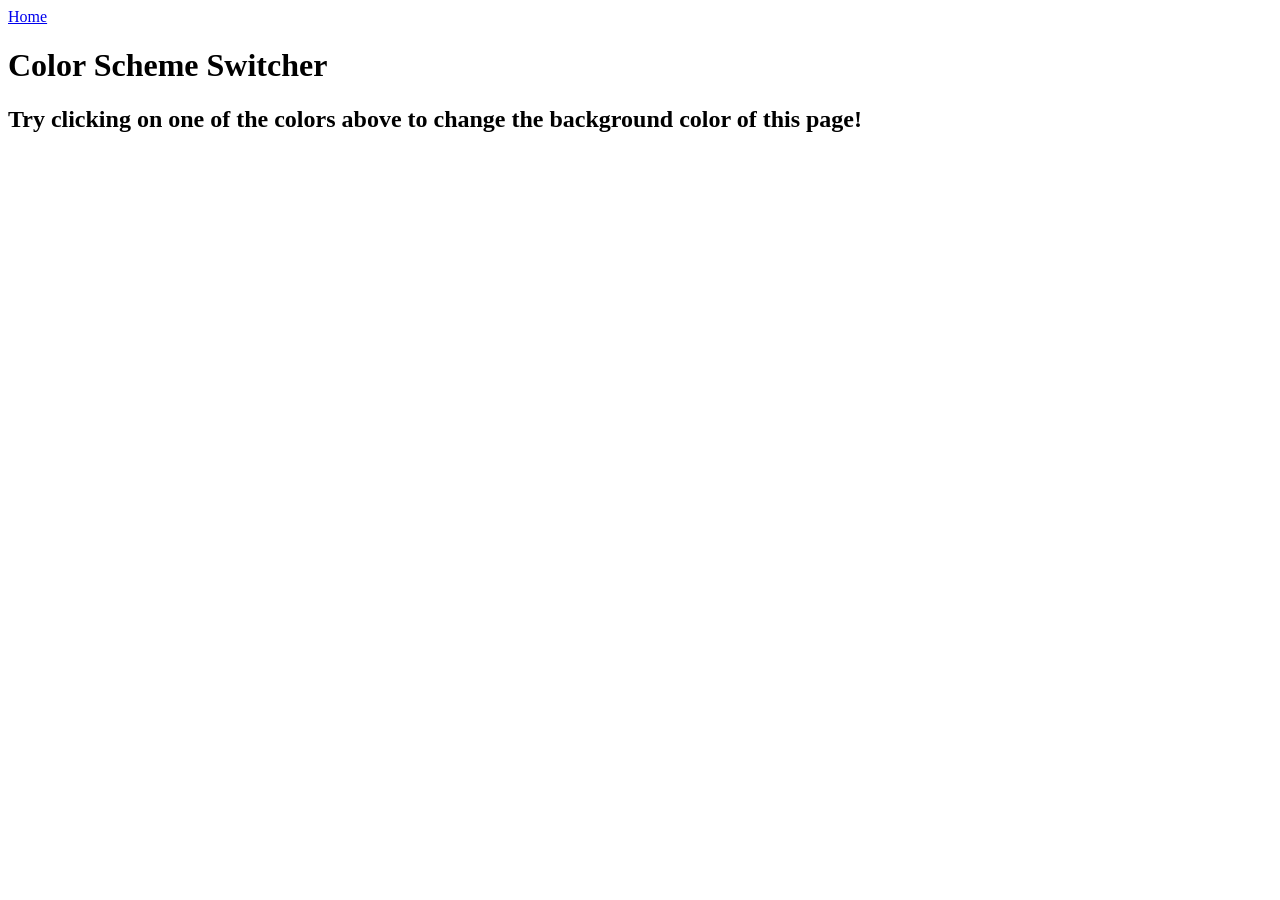
==== project1/index.html @ 98482bac "Project1" ====
<!DOCTYPE html>
<html lang="en">
  <head>
    <meta charset="UTF-8" />
    <meta name="viewport" content="width=device-width, initial-scale=1.0" />
    <meta http-equiv="X-UA-Compatible" content="ie=edge" />
    <link rel="stylesheet" href="style.css" />
    <link rel="stylesheet" href="../styles.css" />
    <title>JavaScript Background Color Switcher</title>
  </head>
  <body>
    <nav>
      <a href="/" aria-current="page">Home</a>
    </nav>
    <div class="canvas">
      <!-- <a
        style="
          background-color: #fff;
          padding: 10px 30px;
          border-radius: 8px;
          color: #212121;
          text-decoration: none;
          border: 2px solid #212121;
        "
        href="../index.html"
        >Back to Home Page</a
      > -->
      <h1>Color Scheme Switcher</h1>
      <span class="button" id="grey"></span>
      <span class="button" id="white"></span>
      <span class="button" id="blue"></span>
      <span class="button" id="yellow"></span>
      <span class="button" id="purple"></span>
      <h2>
        Try clicking on one of the colors above
        <span>to change the background color of this page!</span>
      </h2>
    </div>
    <script src="projectOne.js"></script>
  </body>
</html>
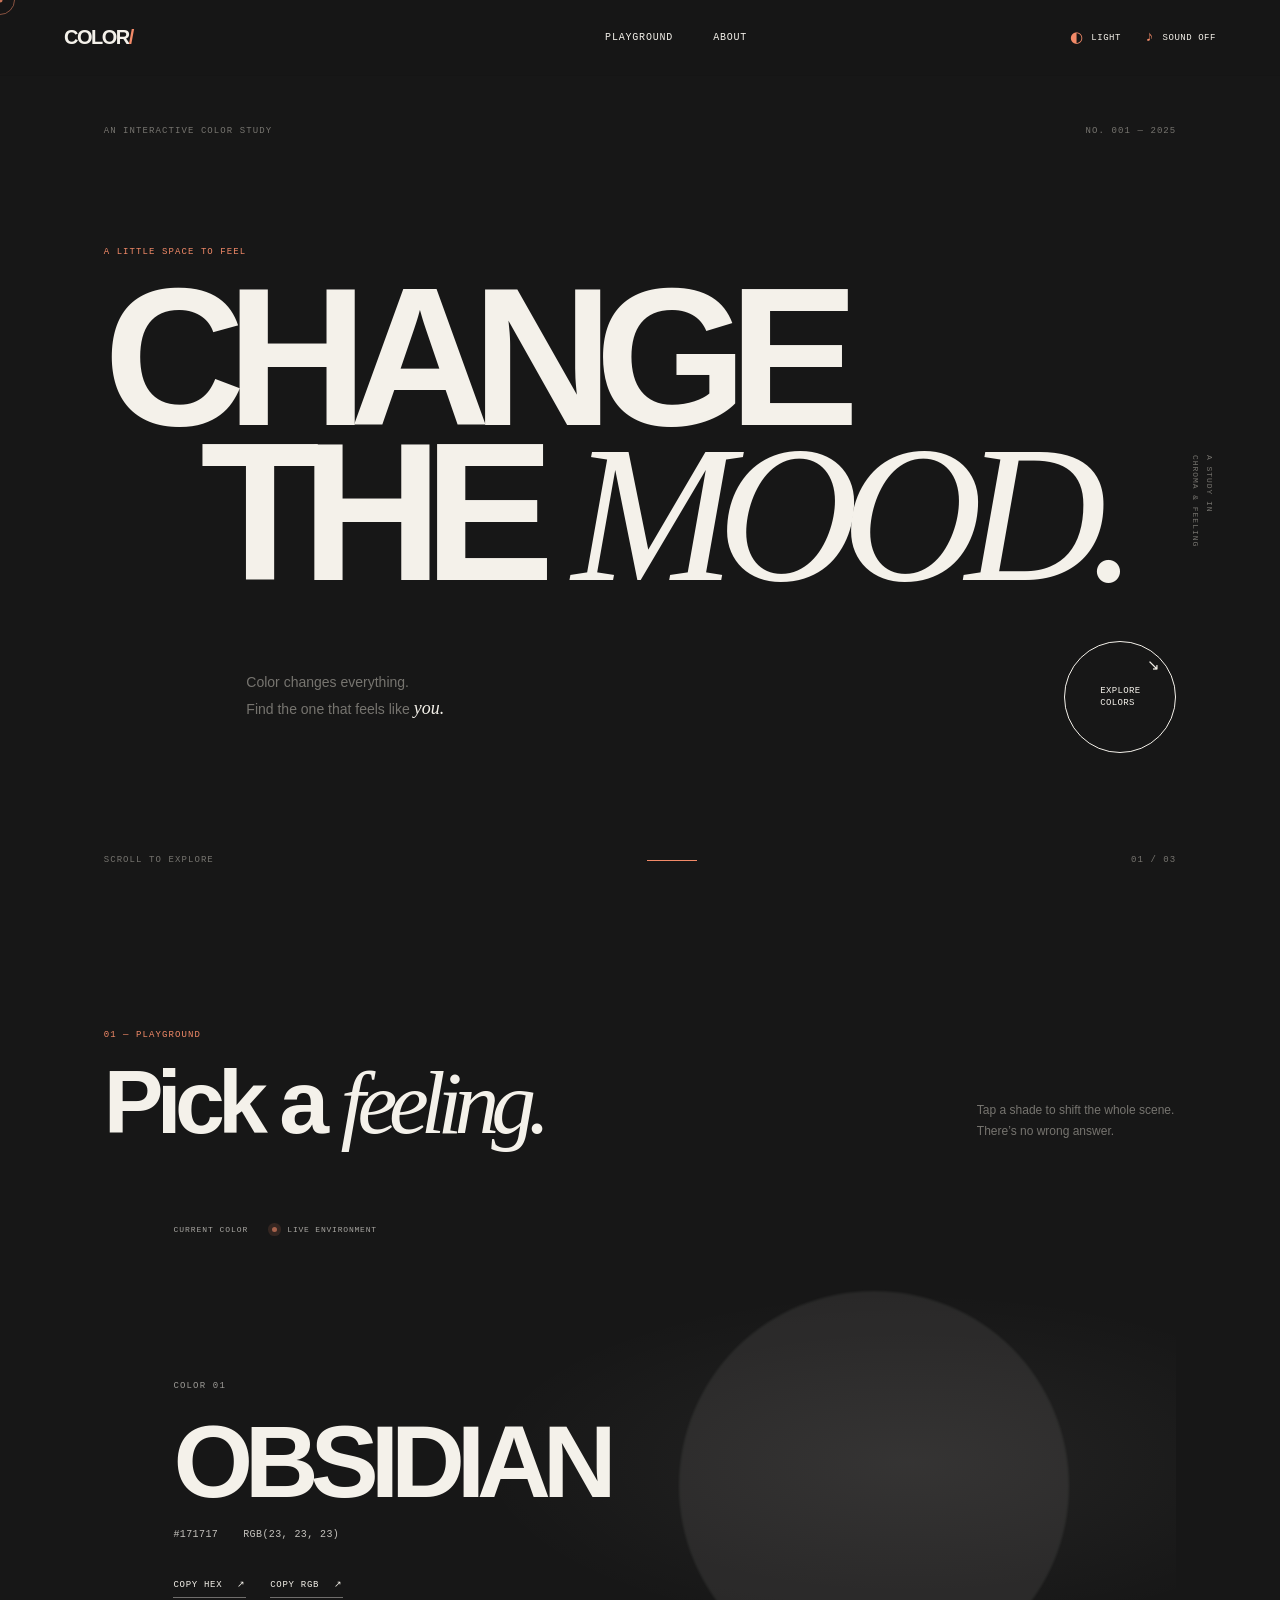
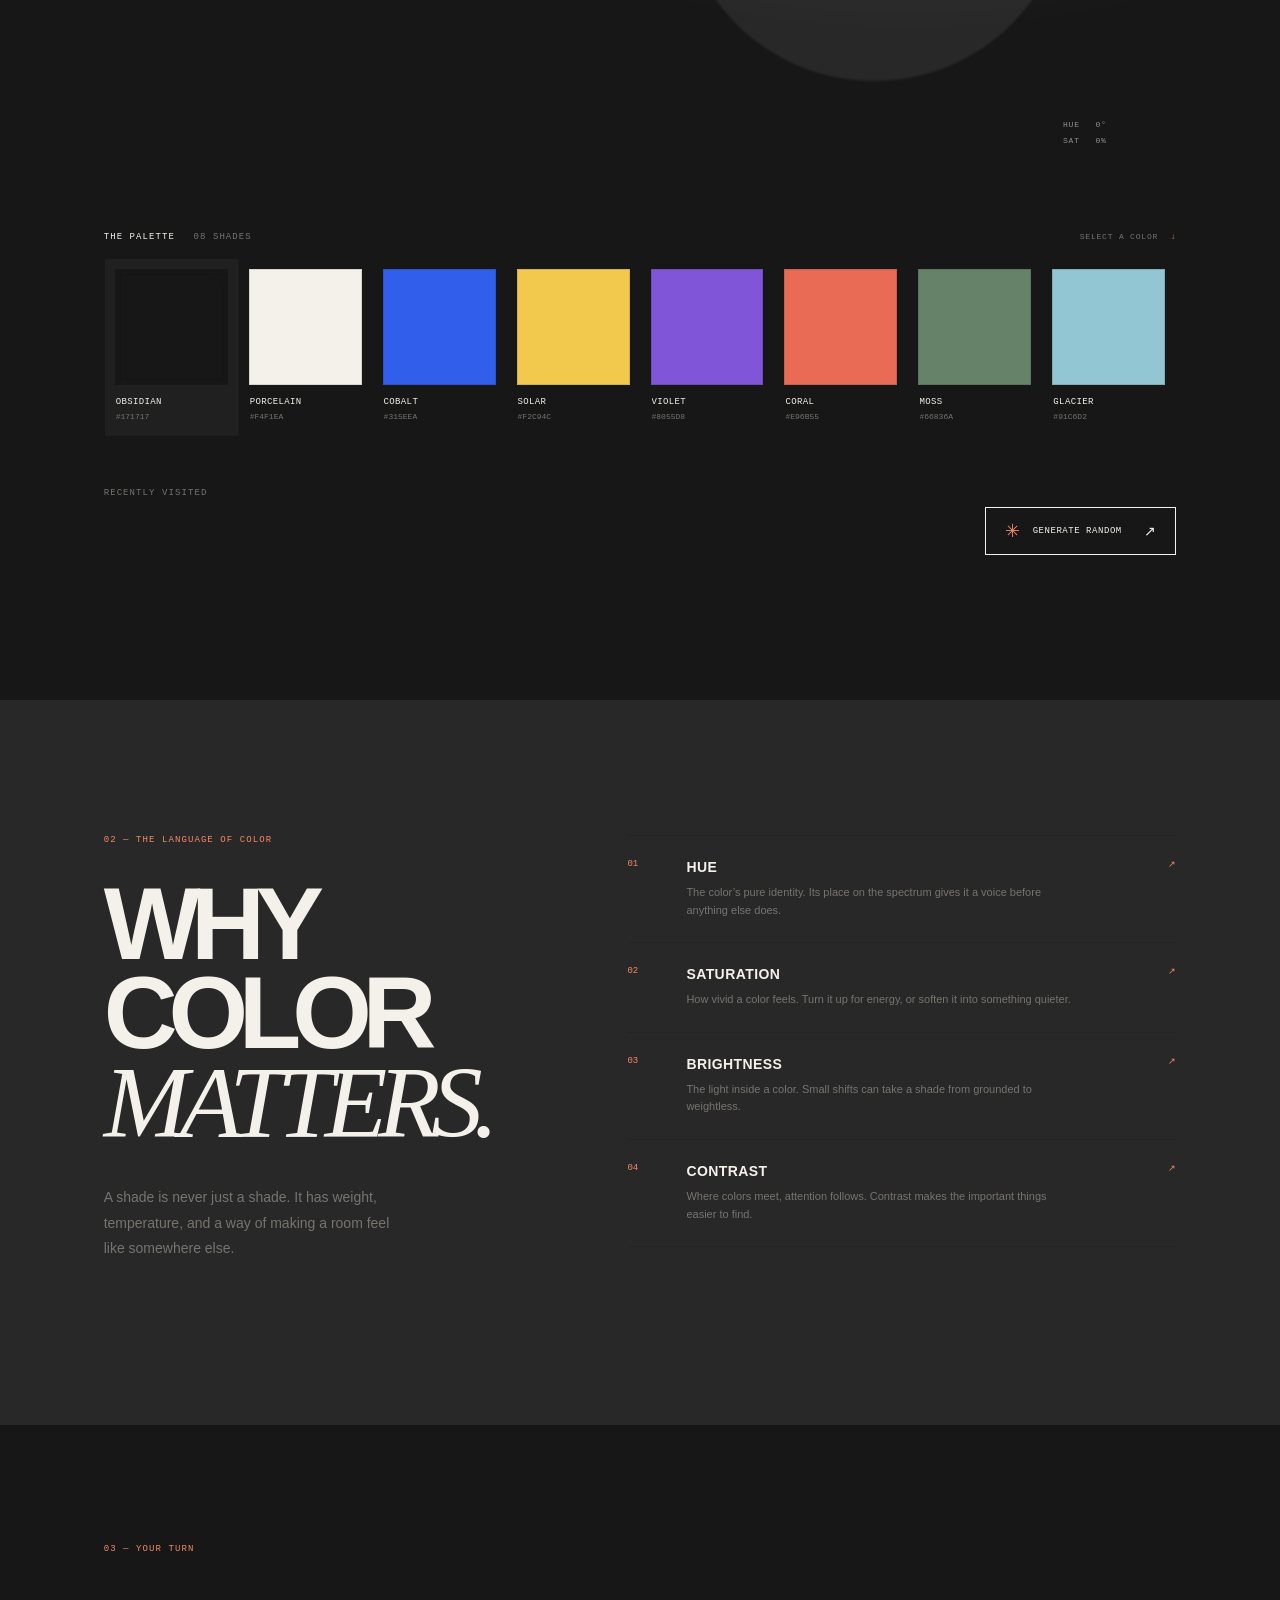
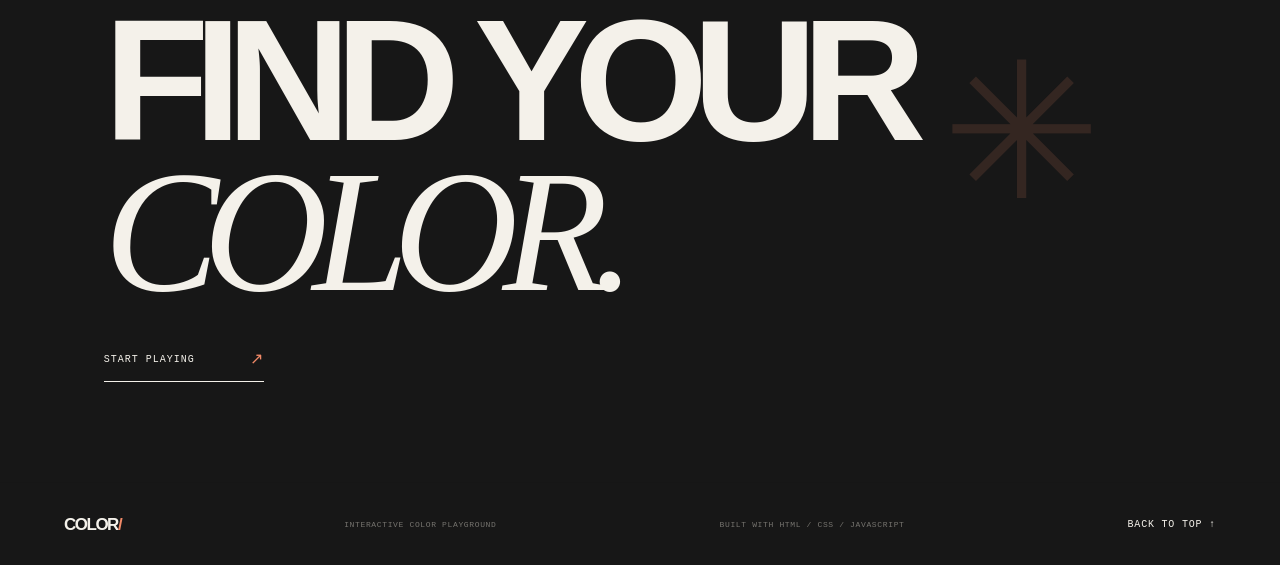
==== commit 9fbdce58: "Modified Project One" ====
--- a/project1/index.html
+++ b/project1/index.html
@@ -1,41 +1,72 @@
-<!DOCTYPE html>
+<!doctype html>
 <html lang="en">
   <head>
     <meta charset="UTF-8" />
-    <meta name="viewport" content="width=device-width, initial-scale=1.0" />
-    <meta http-equiv="X-UA-Compatible" content="ie=edge" />
+    <meta name="viewport" content="width=device-width, initial-scale=1" />
+    <meta name="theme-color" content="#f4f1ea" />
+    <meta name="description" content="A small study in color, feeling, and the spaces between." />
+    <title>COLOR/ — a color playground</title>
     <link rel="stylesheet" href="style.css" />
-    <link rel="stylesheet" href="../styles.css" />
-    <title>JavaScript Background Color Switcher</title>
+    <script src="projectOne.js" defer></script>
   </head>
   <body>
-    <nav>
-      <a href="/" aria-current="page">Home</a>
-    </nav>
-    <div class="canvas">
-      <!-- <a
-        style="
-          background-color: #fff;
-          padding: 10px 30px;
-          border-radius: 8px;
-          color: #212121;
-          text-decoration: none;
-          border: 2px solid #212121;
-        "
-        href="../index.html"
-        >Back to Home Page</a
-      > -->
-      <h1>Color Scheme Switcher</h1>
-      <span class="button" id="grey"></span>
-      <span class="button" id="white"></span>
-      <span class="button" id="blue"></span>
-      <span class="button" id="yellow"></span>
-      <span class="button" id="purple"></span>
-      <h2>
-        Try clicking on one of the colors above
-        <span>to change the background color of this page!</span>
-      </h2>
-    </div>
-    <script src="projectOne.js"></script>
+    <div class="cursor-dot" aria-hidden="true"></div>
+    <div class="cursor-ring" aria-hidden="true"></div>
+    <header class="site-header">
+      <a class="wordmark" href="#top" aria-label="Color Playground home">COLOR<span>/</span></a>
+      <nav class="main-nav" aria-label="Main navigation">
+        <a href="#playground">Playground</a><a href="#about">About</a>
+      </nav>
+      <div class="header-tools">
+        <button class="text-control" id="themeToggle" type="button" aria-label="Toggle light and dark theme"><span class="theme-icon">◐</span><span class="theme-label">LIGHT</span></button>
+        <button class="text-control" id="soundToggle" type="button" aria-pressed="false"><span class="sound-mark">♪</span><span id="soundLabel">SOUND OFF</span></button>
+      </div>
+      <button class="menu-toggle" type="button" aria-expanded="false" aria-label="Open menu"><span></span><span></span></button>
+    </header>
+
+    <main id="top">
+      <section class="hero section-pad" aria-labelledby="hero-title">
+        <div class="hero-meta reveal"><span>AN INTERACTIVE COLOR STUDY</span><span>NO. 001 — 2025</span></div>
+        <div class="hero-copy">
+          <p class="eyebrow reveal">A LITTLE SPACE TO FEEL</p>
+          <h1 id="hero-title" class="hero-title"><span class="title-line reveal">CHANGE</span><span class="title-line title-second reveal">THE <i>MOOD.</i></span></h1>
+          <div class="hero-bottom reveal"><p>Color changes everything.<br />Find the one that feels like <em>you.</em></p><a class="round-cta magnetic" href="#playground"><span>EXPLORE<br />COLORS</span><span class="arrow">↘</span></a></div>
+        </div>
+        <div class="hero-side-note" aria-hidden="true">A STUDY IN<br />CHROMA & FEELING</div>
+        <div class="hero-foot"><span>SCROLL TO EXPLORE</span><span class="scroll-line"></span><span>01 / 03</span></div>
+      </section>
+
+      <section class="playground section-pad" id="playground" aria-labelledby="playground-title">
+        <div class="section-heading reveal"><div><p class="eyebrow">01 — PLAYGROUND</p><h2 id="playground-title">Pick a <i>feeling.</i></h2></div><p class="section-note">Tap a shade to shift the whole scene.<br />There’s no wrong answer.</p></div>
+        <div class="color-stage" id="colorStage">
+          <div class="stage-top"><span class="eyebrow">CURRENT COLOR</span><span class="live-dot"></span><span class="live-label">LIVE ENVIRONMENT</span></div>
+          <div class="stage-orb" aria-hidden="true"><div class="orb-inner"></div><span class="orb-cross">+</span></div>
+          <div class="stage-content" id="stageContent">
+            <span class="stage-index">COLOR 01</span>
+            <h3 id="colorName">OBSIDIAN</h3>
+            <div class="color-values"><span id="hexValue">#171717</span><span id="rgbValue">RGB(23, 23, 23)</span></div>
+            <div class="copy-actions"><button class="copy-button" id="copyHex" type="button">COPY HEX <span>↗</span></button><button class="copy-button" id="copyRgb" type="button">COPY RGB <span>↗</span></button></div>
+          </div>
+          <span class="stage-coordinates" aria-hidden="true">HUE <b id="hueValue">0°</b><br />SAT <b id="satValue">0%</b></span>
+        </div>
+        <div class="palette-header reveal"><span class="eyebrow">THE PALETTE <span id="paletteCount">08 SHADES</span></span><span class="palette-hint">SELECT A COLOR <span>↓</span></span></div>
+        <div class="palette-grid" id="paletteGrid" aria-label="Color palette"></div>
+        <div class="playground-bottom reveal"><div class="history-block"><span class="eyebrow">RECENTLY VISITED</span><div class="history-list" id="historyList" aria-label="Color history"><span class="history-empty">Your colors will live here.</span></div></div><button class="random-button magnetic" id="randomButton" type="button"><span class="random-icon">✳</span> GENERATE RANDOM <span class="button-arrow">↗</span></button></div>
+      </section>
+
+      <section class="about section-pad" id="about" aria-labelledby="about-title">
+        <div class="about-intro reveal"><p class="eyebrow">02 — THE LANGUAGE OF COLOR</p><h2 id="about-title">WHY COLOR<br /><i>MATTERS.</i></h2><p class="about-lede">A shade is never just a shade. It has weight, temperature, and a way of making a room feel like somewhere else.</p></div>
+        <div class="principles">
+          <article class="principle reveal" tabindex="0"><span class="principle-number">01</span><div><h3>HUE</h3><p>The color’s pure identity. Its place on the spectrum gives it a voice before anything else does.</p><span class="principle-extra">RED FEELS CLOSE. BLUE FEELS FAR.</span></div><span class="principle-mark">↗</span></article>
+          <article class="principle reveal" tabindex="0"><span class="principle-number">02</span><div><h3>SATURATION</h3><p>How vivid a color feels. Turn it up for energy, or soften it into something quieter.</p><span class="principle-extra">LOUDNESS, MEASURED IN COLOR.</span></div><span class="principle-mark">↗</span></article>
+          <article class="principle reveal" tabindex="0"><span class="principle-number">03</span><div><h3>BRIGHTNESS</h3><p>The light inside a color. Small shifts can take a shade from grounded to weightless.</p><span class="principle-extra">LIGHT CHANGES EVERYTHING.</span></div><span class="principle-mark">↗</span></article>
+          <article class="principle reveal" tabindex="0"><span class="principle-number">04</span><div><h3>CONTRAST</h3><p>Where colors meet, attention follows. Contrast makes the important things easier to find.</p><span class="principle-extra">CLARITY IS A KIND OF CARE.</span></div><span class="principle-mark">↗</span></article>
+        </div>
+      </section>
+
+      <section class="final-cta section-pad reveal"><p class="eyebrow">03 — YOUR TURN</p><h2>FIND YOUR<br /><i>COLOR.</i></h2><a href="#playground" class="final-button magnetic">START PLAYING <span>↗</span></a><span class="final-scribble" aria-hidden="true">✳</span></section>
+    </main>
+    <footer class="site-footer"><a class="wordmark" href="#top">COLOR<span>/</span></a><span>INTERACTIVE COLOR PLAYGROUND</span><span>BUILT WITH HTML / CSS / JAVASCRIPT</span><a class="back-top" href="#top">BACK TO TOP ↑</a></footer>
+    <div class="toast" role="status" aria-live="polite"></div>
   </body>
 </html>
--- a/project1/style.css
+++ b/project1/style.css
@@ -0,0 +1,10 @@
+:root{--paper:#f4f1ea;--ink:#171717;--muted:#76746f;--line:rgba(23,23,23,.17);--accent:#ed6846;--scene:#171717;--scene-ink:#f4f1ea;--mono:'SFMono-Regular',Consolas,monospace;--sans:'Helvetica Neue',Arial,sans-serif;--display:'Arial',sans-serif;--ease:cubic-bezier(.22,.8,.25,1);color-scheme:light}
+*{box-sizing:border-box}html{scroll-behavior:smooth;scroll-padding-top:84px}body{margin:0;background:var(--paper);color:var(--ink);font-family:var(--sans);transition:background-color .9s var(--ease),color .6s var(--ease);overflow-x:hidden}body.dark-ui{--paper:#171717;--ink:#f4f1ea;--muted:#a3a09a;--line:rgba(244,241,234,.2);color-scheme:dark}a{color:inherit;text-decoration:none}button{font:inherit;color:inherit}.section-pad{padding-left:8.1vw;padding-right:8.1vw}.site-header{height:76px;padding:0 5vw;display:flex;align-items:center;justify-content:space-between;position:sticky;top:0;z-index:10;background:color-mix(in srgb,var(--paper) 90%,transparent);backdrop-filter:blur(14px);border-bottom:1px solid var(--line);transition:background .5s}.wordmark{font:800 20px var(--display);letter-spacing:-1.5px}.wordmark span{color:var(--accent)}.main-nav{display:flex;gap:40px;margin-left:13%}.main-nav a,.back-top{font:10px var(--mono);text-transform:uppercase;letter-spacing:.08em;position:relative}.main-nav a:after,.back-top:after{content:'';height:1px;position:absolute;bottom:-6px;left:0;width:0;background:currentColor;transition:width .35s var(--ease)}.main-nav a:hover:after,.back-top:hover:after{width:100%}.header-tools{display:flex;gap:24px}.text-control{border:0;background:none;padding:8px 0;display:flex;align-items:center;gap:8px;font:9px var(--mono);letter-spacing:.06em;cursor:pointer}.theme-icon,.sound-mark{font-size:15px;color:var(--accent)}.menu-toggle{display:none}.hero{min-height:calc(100svh - 76px);padding-top:50px;padding-bottom:35px;position:relative;display:flex;flex-direction:column}.hero-meta,.hero-foot{display:flex;justify-content:space-between;font:9px var(--mono);letter-spacing:.12em;color:var(--muted)}.hero-copy{width:82%;margin:auto 0}.eyebrow{font:9px var(--mono);letter-spacing:.12em;text-transform:uppercase}.hero-copy>.eyebrow{margin-bottom:24px;color:var(--accent)}.hero-title{font:800 clamp(86px,15.3vw,228px)/.79 var(--display);letter-spacing:-.095em;margin:0 0 50px}.title-line{display:block;overflow:hidden}.title-second{padding-left:13%}.title-second i,.section-heading h2 i,.about-intro h2 i,.final-cta h2 i{font-family:Georgia,serif;font-weight:400;letter-spacing:-.09em}.hero-bottom{display:flex;justify-content:space-between;align-items:center;padding-left:13.3%}.hero-bottom p{font-size:14px;line-height:1.65;color:var(--muted)}.hero-bottom em{color:var(--ink);font-family:Georgia,serif;font-size:18px}.round-cta{width:112px;height:112px;border:1px solid var(--ink);border-radius:50%;display:flex;align-items:center;justify-content:center;position:relative;font:9px/1.4 var(--mono);letter-spacing:.04em;transition:background .4s,color .4s,transform .25s}.round-cta:hover{background:var(--ink);color:var(--paper)}.round-cta .arrow{position:absolute;right:15px;top:14px;font-size:15px}.hero-side-note{position:absolute;right:5vw;top:46%;font:8px/1.8 var(--mono);letter-spacing:.12em;color:var(--muted);writing-mode:vertical-rl}.hero-foot{align-items:center;gap:16px}.hero-foot span:first-child{margin-right:auto}.hero-foot span:last-child{margin-left:auto}.scroll-line{height:1px;background:var(--accent);width:50px;transform-origin:left;animation:lineGrow 1.6s .7s both var(--ease)}@keyframes lineGrow{from{transform:scaleX(0)}to{transform:scaleX(1)}}
+.playground{padding-top:130px;padding-bottom:145px;background:var(--paper);transition:background-color .9s var(--ease)}.section-heading{display:flex;align-items:end;justify-content:space-between;margin-bottom:46px}.section-heading .eyebrow,.about-intro .eyebrow{color:var(--accent);margin:0 0 20px}.section-heading h2{font:700 clamp(46px,7vw,92px)/.95 var(--display);letter-spacing:-.075em;margin:0}.section-note{font-size:12px;line-height:1.7;color:var(--muted);margin:0 2px 4px 0}.color-stage{height:min(55vw,590px);min-height:410px;background:var(--scene);color:var(--scene-ink);position:relative;overflow:hidden;display:flex;align-items:center;padding:6.5%;transition:background-color .85s var(--ease),color .6s;isolation:isolate}.color-stage:before{content:'';position:absolute;inset:0;background:radial-gradient(ellipse at 75% 46%,color-mix(in srgb,var(--scene-ink) 9%,transparent),transparent 38%);opacity:.65;pointer-events:none}.stage-top{position:absolute;top:34px;left:6.5%;display:flex;align-items:center;gap:10px;font:8px var(--mono);letter-spacing:.1em;opacity:.65}.stage-top .eyebrow{font-size:8px}.live-dot{width:5px;height:5px;border-radius:50%;background:var(--accent);margin-left:14px;box-shadow:0 0 0 4px color-mix(in srgb,var(--accent) 20%,transparent)}.stage-orb{width:min(34vw,390px);height:min(34vw,390px);position:absolute;right:10%;top:50%;transform:translate(0,-50%);border-radius:50%;background:var(--scene-ink);opacity:.08;filter:blur(1px);transition:background .8s,transform .8s var(--ease);will-change:transform}.orb-inner{position:absolute;inset:8%;border:1px solid currentColor;border-radius:50%;opacity:.28}.orb-cross{position:absolute;top:50%;left:50%;font:20px var(--mono);transform:translate(-50%,-50%);opacity:.5}.stage-content{position:relative;z-index:1;transition:opacity .24s,transform .24s}.stage-index{font:9px var(--mono);letter-spacing:.13em;opacity:.6}.stage-content h3{font:700 clamp(42px,8vw,110px)/.95 var(--display);letter-spacing:-.08em;margin:21px 0 18px;max-width:650px}.color-values{display:flex;gap:25px;font:10px var(--mono);letter-spacing:.04em;opacity:.78}.copy-actions{display:flex;gap:24px;margin-top:39px}.copy-button{background:none;border:0;border-bottom:1px solid color-mix(in srgb,var(--scene-ink) 40%,transparent);padding:0 0 7px;font:9px var(--mono);letter-spacing:.08em;cursor:pointer;transition:border-color .25s,color .25s}.copy-button span{padding-left:9px}.copy-button:hover{border-color:var(--accent);color:var(--accent)}.stage-coordinates{position:absolute;bottom:32px;right:6.5%;font:8px/2 var(--mono);letter-spacing:.1em;opacity:.55}.stage-coordinates b{font-weight:400;margin-left:10px}.palette-header{display:flex;justify-content:space-between;margin:51px 0 16px}.palette-header .eyebrow span{color:var(--muted);margin-left:12px}.palette-hint{font:8px var(--mono);letter-spacing:.1em;color:var(--muted)}.palette-hint span{color:var(--accent);margin-left:7px}.palette-grid{display:grid;grid-template-columns:repeat(8,1fr);border-top:1px solid var(--line);border-left:1px solid var(--line)}.swatch{min-width:0;position:relative;text-align:left;border:0;border-right:1px solid var(--line);border-bottom:1px solid var(--line);background:transparent;padding:0;cursor:pointer;transition:background .3s;overflow:hidden}.swatch:hover,.swatch[aria-pressed=true]{background:color-mix(in srgb,var(--ink) 4%,transparent)}.swatch-color{height:116px;display:block;margin:10px 10px 12px;position:relative;overflow:hidden}.swatch-color:after{content:'';position:absolute;inset:0;border:1px solid rgba(0,0,0,.12);transition:inset .35s var(--ease)}.swatch:hover .swatch-color:after,.swatch[aria-pressed=true] .swatch-color:after{inset:5px}.swatch-meta{padding:0 11px 14px;display:flex;flex-direction:column;gap:5px}.swatch-name{font:9px var(--mono);letter-spacing:.04em;white-space:nowrap;overflow:hidden;text-overflow:ellipsis}.swatch-hex{font:8px var(--mono);color:var(--muted)}.swatch-active{position:absolute;top:18px;right:18px;width:8px;height:8px;background:var(--paper);border-radius:50%;opacity:0;transform:scale(.4);transition:.3s}.swatch[aria-pressed=true] .swatch-active{opacity:1;transform:scale(1)}.playground-bottom{display:flex;align-items:flex-end;justify-content:space-between;margin-top:45px}.history-block>.eyebrow{color:var(--muted)}.history-list{display:flex;gap:8px;min-height:45px;align-items:center;margin-top:11px}.history-empty{color:var(--muted);font:10px var(--mono)}.history-chip{width:32px;height:32px;padding:0;border:0;cursor:pointer;position:relative;animation:chipIn .45s var(--ease) both}.history-chip:hover{transform:translateY(-4px)}.history-chip[aria-label]{font-size:0}.random-button{height:48px;padding:0 19px;border:1px solid var(--ink);background:transparent;font:9px var(--mono);letter-spacing:.06em;cursor:pointer;display:flex;align-items:center;gap:12px;transition:background .3s,color .3s,transform .25s}.random-button:hover{background:var(--ink);color:var(--paper)}.random-icon{font-size:18px;color:var(--accent);transition:transform .6s}.random-button:hover .random-icon{transform:rotate(90deg)}.button-arrow{font-size:14px;margin-left:10px}
+.about{padding-top:135px;padding-bottom:150px;display:grid;grid-template-columns:.85fr 1.15fr;gap:11%;background:color-mix(in srgb,var(--paper) 92%,var(--ink));transition:background .8s}.about-intro h2,.final-cta h2{font:800 clamp(55px,8vw,108px)/.87 var(--display);letter-spacing:-.09em;margin:34px 0}.about-lede{font:14px/1.8 var(--sans);color:var(--muted);max-width:300px;margin-top:38px}.principles{border-top:1px solid var(--line)}.principle{display:grid;grid-template-columns:45px 1fr 24px;gap:14px;padding:23px 0;border-bottom:1px solid var(--line);cursor:pointer;transition:padding .35s var(--ease)}.principle:hover,.principle:focus{padding-left:9px;outline:none}.principle-number,.principle-mark{font:9px var(--mono);color:var(--accent)}.principle h3{font:600 14px var(--display);letter-spacing:.03em;margin:0 0 9px}.principle p{font-size:11px;line-height:1.6;color:var(--muted);margin:0;max-width:390px}.principle-extra{display:block;font:8px var(--mono);letter-spacing:.1em;color:var(--accent);max-height:0;overflow:hidden;opacity:0;transition:all .35s;margin-top:0}.principle:hover .principle-extra,.principle:focus .principle-extra,.principle:focus-within .principle-extra{max-height:20px;opacity:1;margin-top:12px}.principle-mark{justify-self:end;transition:transform .3s}.principle:hover .principle-mark{transform:translate(3px,-3px)}.final-cta{min-height:590px;padding-top:110px;padding-bottom:100px;position:relative;overflow:hidden}.final-cta>.eyebrow{color:var(--accent)}.final-cta h2{font-size:clamp(76px,13.5vw,180px);margin:52px 0 40px}.final-button{display:inline-flex;gap:55px;align-items:center;border-bottom:1px solid var(--ink);padding:0 0 12px;font:10px var(--mono);letter-spacing:.1em}.final-button span{font-size:16px;color:var(--accent);transition:transform .25s}.final-button:hover span{transform:translate(3px,-3px)}.final-scribble{position:absolute;right:14%;top:30%;font-size:190px;font-weight:200;color:var(--accent);opacity:.13;animation:slowSpin 25s linear infinite}@keyframes slowSpin{to{transform:rotate(360deg)}}.site-footer{min-height:84px;padding:20px 5vw;display:flex;align-items:center;justify-content:space-between;border-top:1px solid var(--line);gap:16px}.site-footer>span{font:8px var(--mono);letter-spacing:.08em;color:var(--muted)}.site-footer .wordmark{font-size:17px}.reveal{opacity:0;transform:translateY(24px);transition:opacity .75s var(--ease),transform .85s var(--ease)}.reveal.is-visible{opacity:1;transform:translateY(0)}.hero-title .title-line{animation:titleIn .9s .12s both var(--ease)}.hero-title .title-second{animation-delay:.26s}@keyframes titleIn{from{transform:translateY(105%);opacity:0}to{transform:translateY(0);opacity:1}}@keyframes chipIn{from{opacity:0;transform:scale(.6) translateY(8px)}to{opacity:1;transform:scale(1) translateY(0)}}
+.toast{position:fixed;bottom:25px;left:50%;transform:translate(-50%,15px);background:var(--ink);color:var(--paper);padding:11px 17px;font:9px var(--mono);letter-spacing:.08em;opacity:0;pointer-events:none;z-index:20;transition:opacity .3s,transform .3s}.toast.show{opacity:1;transform:translate(-50%,0)}.cursor-dot,.cursor-ring{position:fixed;left:0;top:0;z-index:30;pointer-events:none;border-radius:50%;opacity:0;transform:translate(-50%,-50%)}.cursor-dot{width:5px;height:5px;background:var(--accent)}.cursor-ring{width:30px;height:30px;border:1px solid color-mix(in srgb,var(--accent) 65%,transparent);transition:width .25s,height .25s,background .25s}.cursor-ring.hovering{width:52px;height:52px;background:color-mix(in srgb,var(--accent) 10%,transparent)}.ripple{position:fixed;border-radius:50%;pointer-events:none;z-index:9;border:1px solid color-mix(in srgb,var(--scene-ink) 65%,transparent);animation:rippleOut 1s var(--ease) forwards}@keyframes rippleOut{from{width:0;height:0;opacity:.65}to{width:max(120vw,120vh);height:max(120vw,120vh);opacity:0}}
+@media(min-width:901px){.hero-copy{width:100%}.title-second{white-space:nowrap;padding-left:9%}}
+@media(max-width:900px){.section-pad{padding-left:6vw;padding-right:6vw}.hero-title{font-size:clamp(80px,17vw,160px)}.hero-copy{width:100%}.title-second{white-space:nowrap;padding-left:7%}.stage-orb{right:4%;width:38vw;height:38vw}.palette-grid{grid-template-columns:repeat(4,1fr)}.swatch-color{height:100px}.about{gap:7%}.site-footer{flex-wrap:wrap}.site-footer>span{font-size:7px}}
+@media(max-width:620px){.site-header{height:64px;padding:0 6vw}.main-nav{position:absolute;top:63px;left:0;right:0;padding:0 6vw;background:var(--paper);display:flex;flex-direction:column;gap:0;margin:0;max-height:0;overflow:hidden;transition:max-height .4s,padding .4s;border-bottom:0 solid var(--line)}.main-nav.open{max-height:140px;padding-top:15px;padding-bottom:15px;border-bottom-width:1px}.main-nav a{padding:12px 0}.header-tools{margin-left:auto;margin-right:22px;gap:13px}.text-control{font-size:8px}.theme-icon,.sound-mark{font-size:13px}.menu-toggle{width:24px;height:28px;border:0;padding:5px 0;background:none;display:flex;flex-direction:column;justify-content:center;gap:5px}.menu-toggle span{width:100%;height:1px;background:var(--ink);transition:transform .3s}.menu-toggle[aria-expanded=true] span:first-child{transform:translateY(3px) rotate(45deg)}.menu-toggle[aria-expanded=true] span:last-child{transform:translateY(-3px) rotate(-45deg)}.hero{min-height:calc(89svh - 64px);padding-top:29px;padding-bottom:25px}.hero-meta{font-size:7px}.hero-copy{width:100%;margin:auto 0}.hero-copy>.eyebrow{font-size:8px;margin-bottom:22px}.hero-title{font-size:clamp(73px,18vw,118px);margin-bottom:40px}.title-second{padding-left:7%;white-space:nowrap}.hero-bottom{padding-left:7%;align-items:flex-end}.hero-bottom p{font-size:12px}.round-cta{width:88px;height:88px;font-size:8px}.round-cta .arrow{right:12px;top:10px}.hero-side-note{display:none}.hero-foot{font-size:7px}.playground{padding-top:85px;padding-bottom:95px}.section-heading{display:block;margin-bottom:30px}.section-heading h2{font-size:56px}.section-note{margin-top:16px;font-size:11px}.color-stage{height:450px;min-height:0;padding:30px 7% 40px;align-items:flex-end}.stage-top{top:23px;left:7%;gap:7px}.stage-top .eyebrow,.live-label{font-size:7px}.stage-orb{width:230px;height:230px;right:-19px;top:40%;opacity:.1}.stage-content{padding-bottom:18px}.stage-content h3{font-size:50px;margin:16px 0 14px}.color-values{font-size:9px;gap:16px}.copy-actions{margin-top:27px;gap:18px}.stage-coordinates{right:7%;bottom:26px;font-size:7px}.palette-header{margin-top:38px}.palette-hint{font-size:7px}.palette-grid{grid-template-columns:repeat(2,1fr)}.swatch-color{height:95px;margin:8px 8px 10px}.swatch-meta{padding:0 9px 12px}.playground-bottom{align-items:flex-start;flex-direction:column;gap:25px;margin-top:32px}.random-button{height:46px}.about{padding-top:85px;padding-bottom:92px;display:block}.about-intro h2{font-size:70px;margin:30px 0}.about-lede{font-size:12px;margin:28px 0 48px}.principle{grid-template-columns:30px 1fr 18px;gap:11px;padding:20px 0}.principle p{font-size:10px}.final-cta{min-height:470px;padding-top:82px;padding-bottom:70px}.final-cta h2{font-size:clamp(76px,18vw,120px);margin:50px 0 35px}.final-scribble{font-size:120px;right:7%;top:38%}.site-footer{padding:22px 6vw;display:grid;grid-template-columns:1fr 1fr;row-gap:16px}.site-footer>span{font-size:6px;line-height:1.6}.site-footer>span:nth-child(3){text-align:right}.back-top{justify-self:end;font-size:8px}}
+@media(prefers-reduced-motion:reduce){*,*::before,*::after{scroll-behavior:auto!important;animation-duration:.01ms!important;animation-iteration-count:1!important;transition-duration:.01ms!important}.reveal{opacity:1;transform:none}}
+ :focus-visible{outline:2px solid var(--accent);outline-offset:4px}.principle.expanded .principle-extra{max-height:20px;opacity:1;margin-top:12px}
